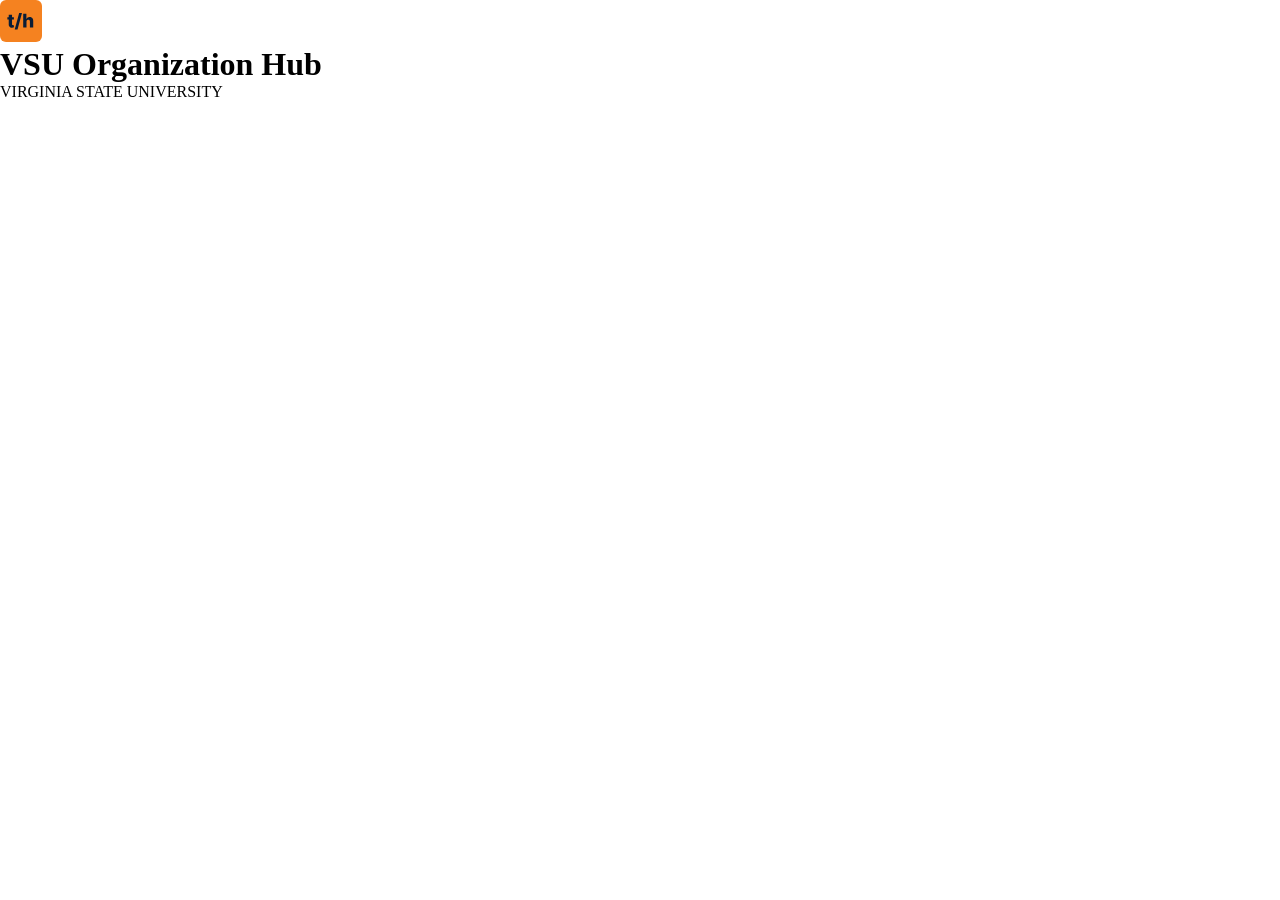
==== home.html @ 9adb1e20 "completedleft side of navigation bar" ====
<!DOCTYPE html>
<html lang="en">
<head>
    <meta charset="UTF-8">
    <meta name="viewport" content="width=device-width, initial-scale=1.0">
    <title>Document</title>
        <link rel="stylesheet" href="style.css">

</head>
<body>
    <div class="nav-wrapper">
        <div class="nav-container">
            <div class="left-side-container">
                <div class="logo">
                    <img src="Hub monogram.svg" alt="">
                </div>
                <div class="title-and-university">
                    <h1>VSU Organization Hub</h1>
                    <p>VIRGINIA STATE UNIVERSITY</p>
                </div>
            </div>
        </div>
    </div>    
</body>
</html>
---- style.css ----
* { 
    margin: 0;
    padding: 0;
    box-sizing:border-box;
}

.nav-wrapper { 
    width:100%;
   
}
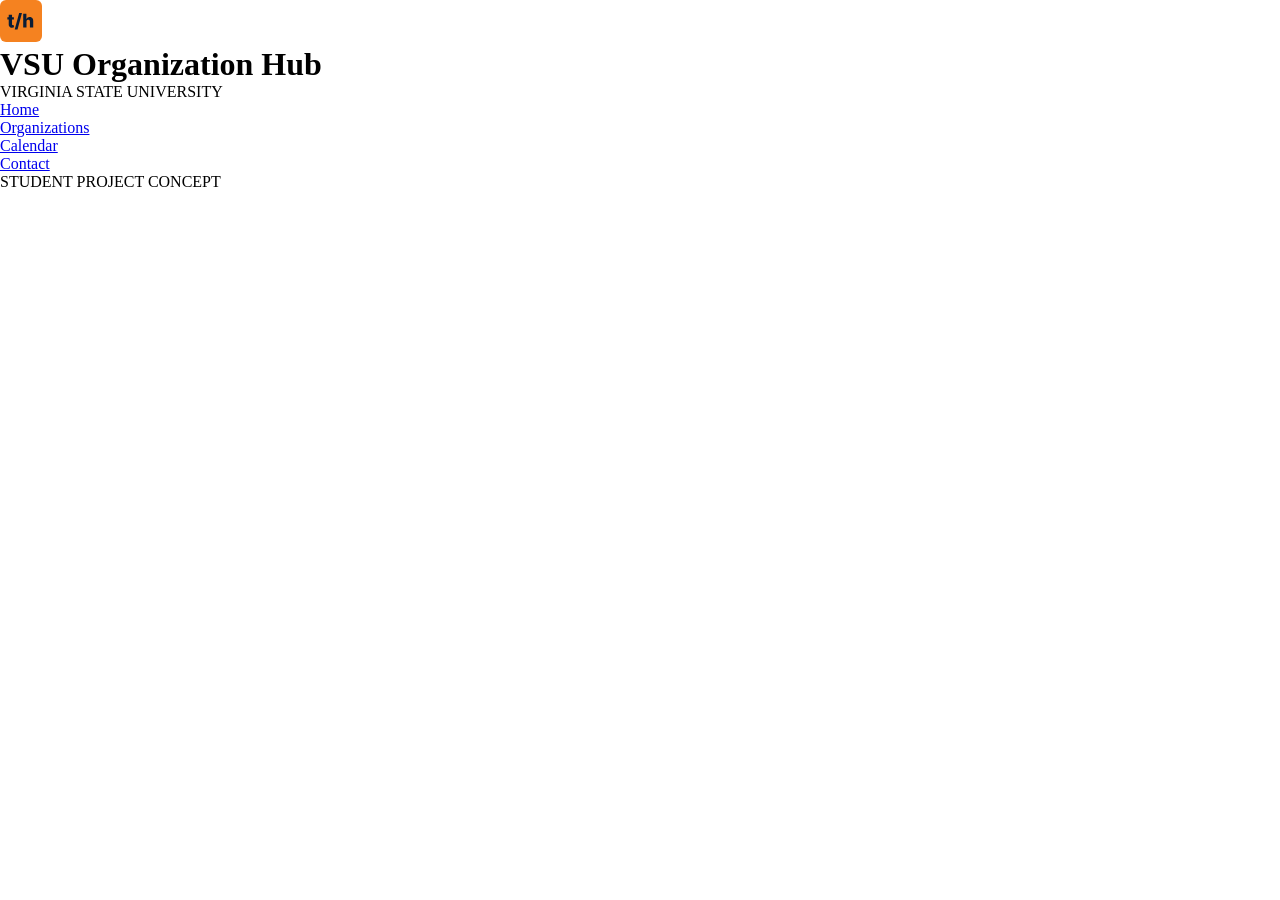
==== commit bb724c1c: "finished middle portion of navigation bar" ====
--- a/home.html
+++ b/home.html
@@ -10,7 +10,7 @@
 <body>
     <div class="nav-wrapper">
         <div class="nav-container">
-            <div class="left-side-container">
+            <div class="left-side-nav-container">
                 <div class="logo">
                     <img src="Hub monogram.svg" alt="">
                 </div>
@@ -19,6 +19,21 @@
                     <p>VIRGINIA STATE UNIVERSITY</p>
                 </div>
             </div>
+            <div class="middle-side-nav-container">
+                <ul>
+                    <li><a href="#">Home</a></li>
+                    <li><a href="organizations.html">Organizations</a></li>
+                    <li><a href="#">Calendar</a></li>
+                    <li><a href="#">Contact</a></li>
+                </ul>
+            </div>
+            <div class="right-side-nav-container">
+                <div class="concept">
+                    <p>STUDENT PROJECT CONCEPT</p>
+                </div>
+                
+            </div>
+            
         </div>
     </div>    
 </body>
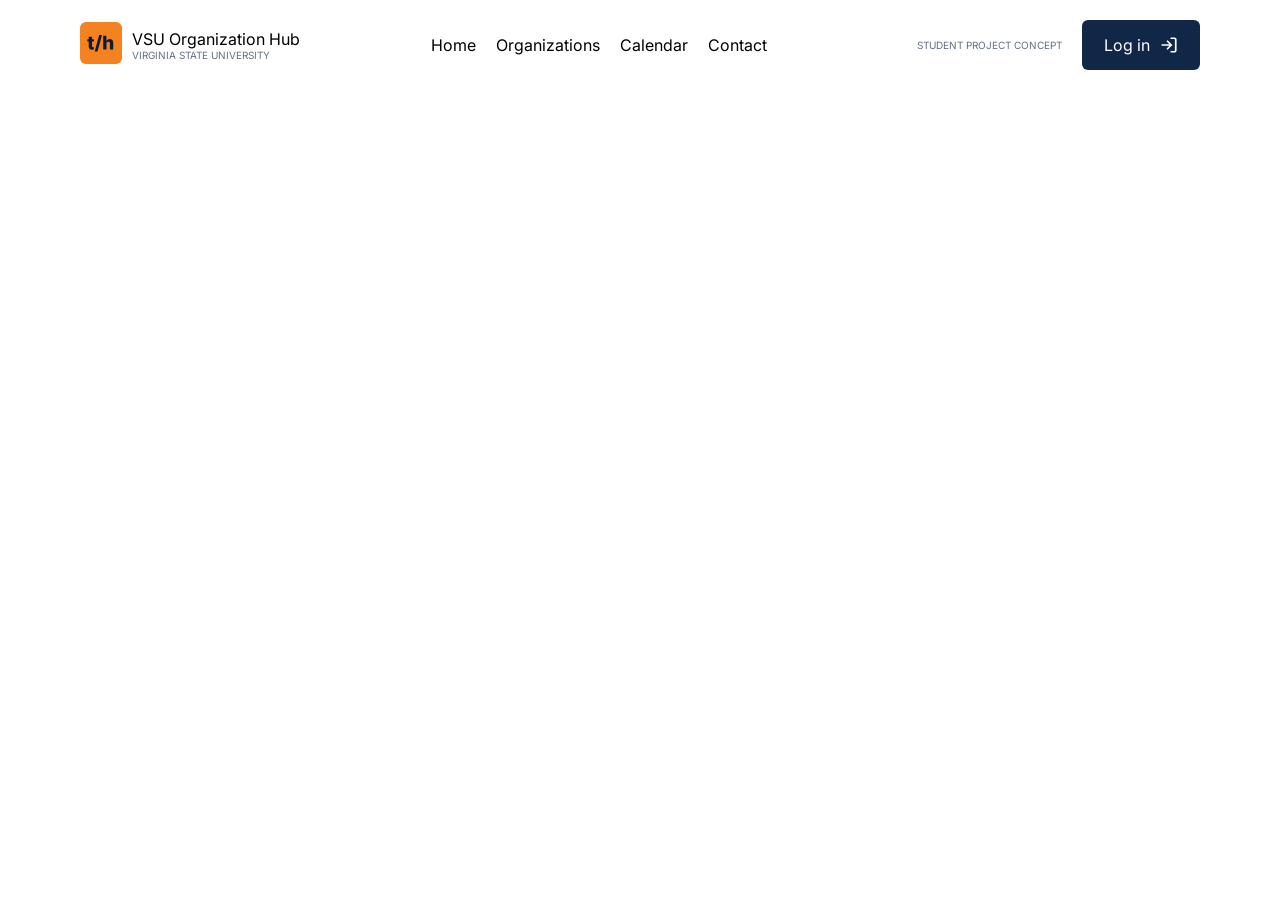
==== commit 078508d2: "finalized navigation bar styling" ====
--- a/home.html
+++ b/home.html
@@ -12,11 +12,11 @@
         <div class="nav-container">
             <div class="left-side-nav-container">
                 <div class="logo">
-                    <img src="Hub monogram.svg" alt="">
+                    <img src="Hub monogram.svg" id="tech-hub-logo" alt="">
                 </div>
                 <div class="title-and-university">
-                    <h1>VSU Organization Hub</h1>
-                    <p>VIRGINIA STATE UNIVERSITY</p>
+                    <p>VSU Organization Hub</p>
+                    <p id="p-university-name">VIRGINIA STATE UNIVERSITY</p>
                 </div>
             </div>
             <div class="middle-side-nav-container">
@@ -31,7 +31,10 @@
                 <div class="concept">
                     <p>STUDENT PROJECT CONCEPT</p>
                 </div>
-                
+                <div class="authorize-button">
+                    <p>Log in</p>
+                    <img src="log-in.svg" alt="">
+                </div>
             </div>
             
         </div>
--- a/style.css
+++ b/style.css
@@ -1,3 +1,5 @@
+@import url('https://fonts.googleapis.com/css2?family=Inter:wght@100..900&display=swap');
+
 * { 
     margin: 0;
     padding: 0;
@@ -6,5 +8,79 @@
 
 .nav-wrapper { 
     width:100%;
-   
-}+   background:white;
+
+}
+
+body { 
+    font-family: 'Inter', sans-serif;
+}
+
+.nav-container { 
+    padding:20px 80px;
+    display:flex;
+    justify-content:space-between;
+    align-items:center;
+}
+
+.left-side-nav-container { 
+    display:flex;
+    align-items:center;
+}
+
+.left-side-nav-container h1 { 
+    font-size:20px;
+    color:black;
+}
+
+#tech-hub-logo { 
+    margin-right:10px;
+}
+
+#p-university-name { 
+    font-size:10px;
+    color:#637083;
+}
+
+.middle-side-nav-container ul { 
+    display:flex;
+
+}
+
+.middle-side-nav-container ul li { 
+    margin-right:20px;
+    list-style:none;
+}
+
+.middle-side-nav-container ul li a { 
+    text-decoration:none;
+    color:black;
+}
+
+.right-side-nav-container { 
+    display:flex;
+    align-items:center;
+    gap:20px;
+}
+
+.right-side-nav-container .concept p { 
+    font-size:10px;
+    color:#637083;
+}
+
+.authorize-button { 
+    display:flex;
+    justify-content:center;
+    align-items:center;
+    border-radius:6px;
+    padding:15px 22px;
+    background:#102747;
+    cursor:pointer;
+
+}
+
+.authorize-button p { 
+    color:white;
+    margin-right:10px;
+}
+
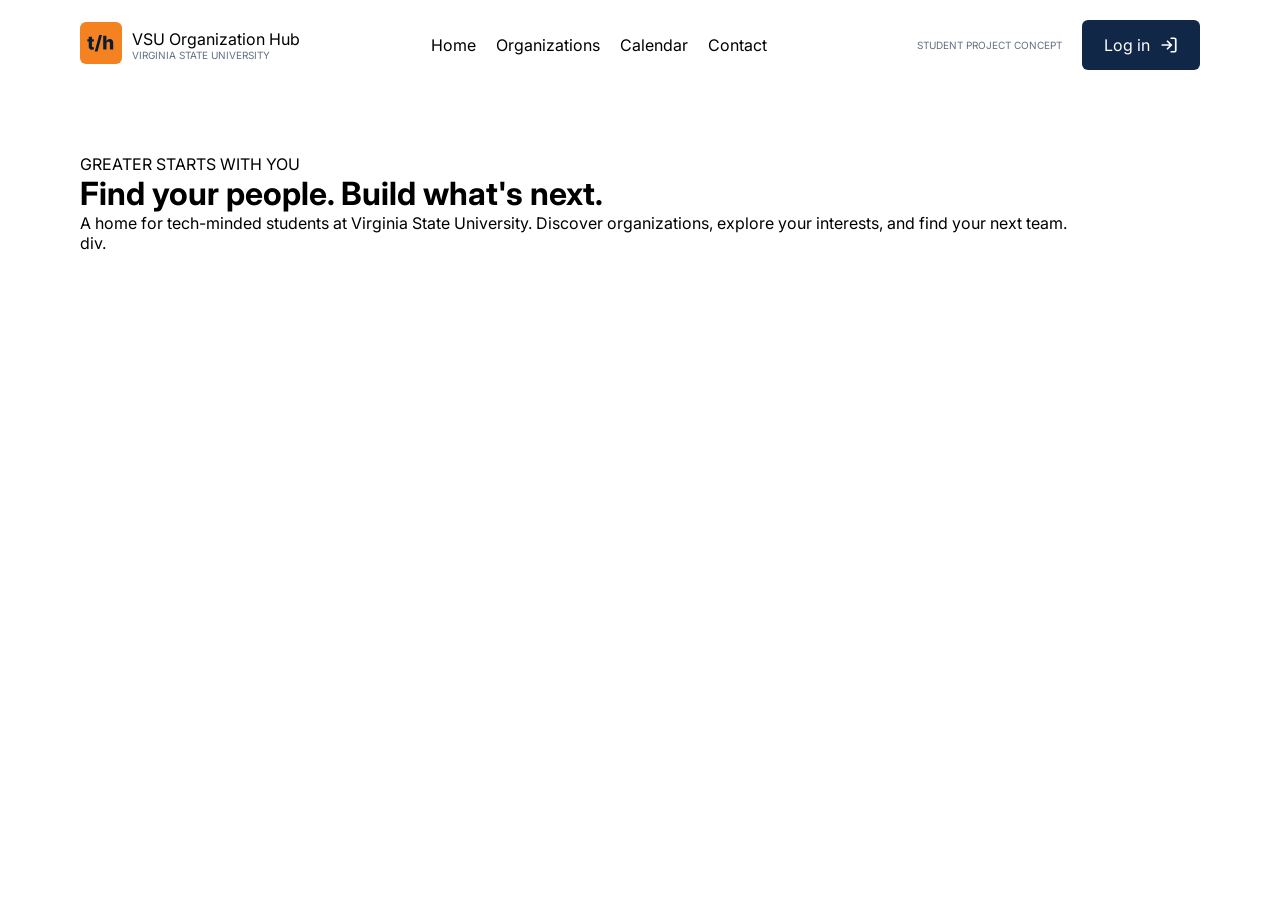
==== commit 6d7d2463: "added left side of hero-section" ====
--- a/home.html
+++ b/home.html
@@ -38,6 +38,25 @@
             </div>
             
         </div>
-    </div>    
+    </div>  
+    <div class="hero-wrapper">
+        <div class="hero-container">
+            <div class="hero-left-side">
+                <p id="hero-left-side-header">
+                    GREATER STARTS WITH YOU
+                </p>
+                <h1 id="hero-left-side-title">
+                    Find your people. Build what's next.
+                </h1>
+                <p id="hero-left-side-paragraph-text">
+                    A home for tech-minded students at 
+                    Virginia State University. Discover 
+                    organizations, explore your interests, 
+                    and find your next team.
+                </p>
+            </div>
+            div.
+        </div>
+    </div>  
 </body>
 </html>
--- a/style.css
+++ b/style.css
@@ -5,6 +5,8 @@
     padding: 0;
     box-sizing:border-box;
 }
+
+/* NAVIGATION BAR STYLING */
 
 .nav-wrapper { 
     width:100%;
@@ -84,3 +86,11 @@
     margin-right:10px;
 }
 
+/* HERO SECTION */
+
+.hero-wrapper { 
+   width:100%;
+   padding:64px 80px 48px 80px; 
+   
+}
+
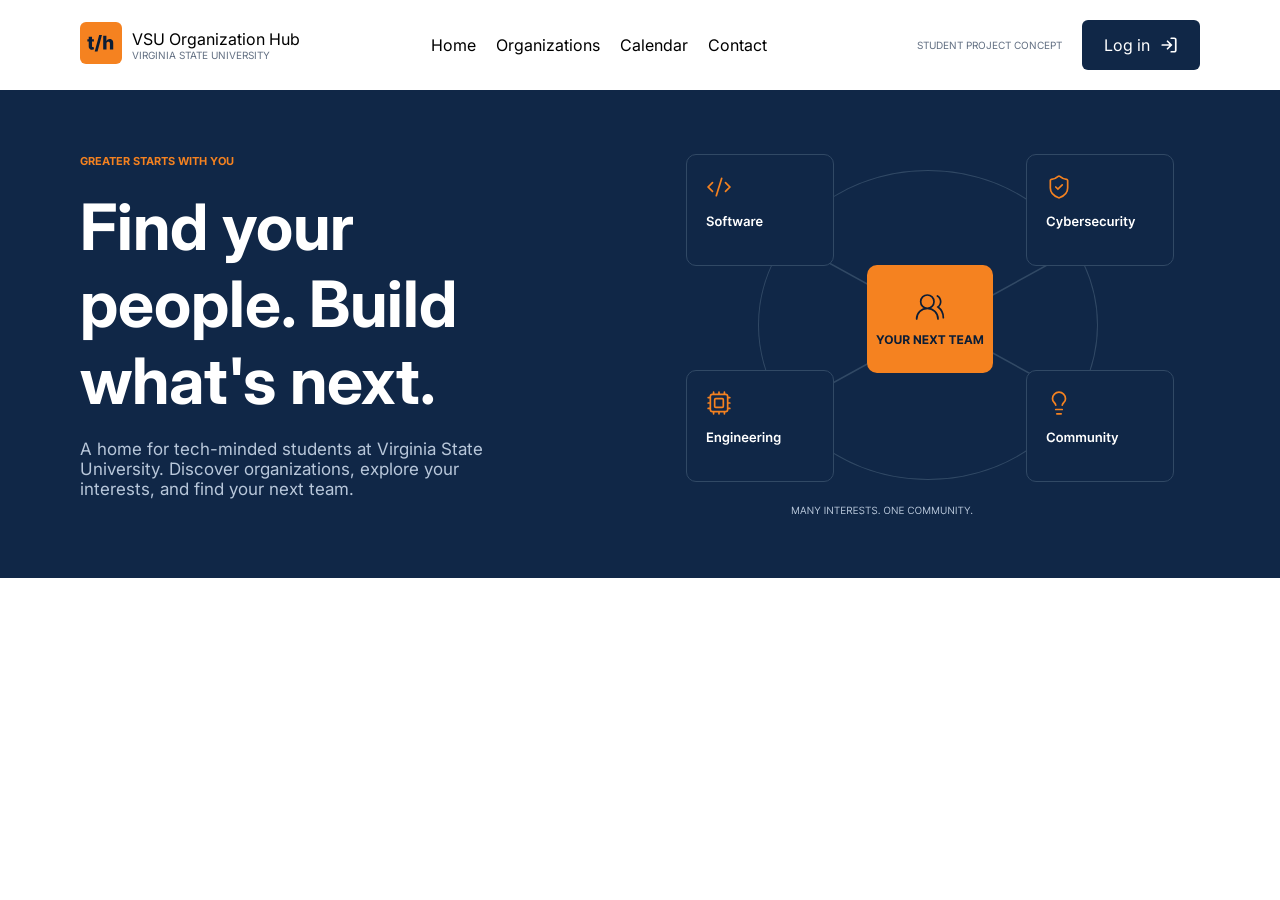
==== commit 069c319a: "finalized hero section" ====
--- a/home.html
+++ b/home.html
@@ -55,7 +55,10 @@
                     and find your next team.
                 </p>
             </div>
-            div.
+            <div class="hero-right-side">
+                <img src="connected-illustrations.svg" alt="">
+            </div>
+            
         </div>
     </div>  
 </body>
--- a/style.css
+++ b/style.css
@@ -91,6 +91,39 @@
 .hero-wrapper { 
    width:100%;
    padding:64px 80px 48px 80px; 
+   background:#102747;
    
 }
 
+.hero-container { 
+    display:flex;
+    justify-content:space-between;
+}
+
+.hero-left-side { 
+    display:flex;
+    flex-direction:column;
+    
+}
+
+#hero-left-side-header { 
+    font-size:11px;
+    font-weight:700;
+    color:#F58220;
+    margin-bottom:20px;
+}
+
+#hero-left-side-title { 
+    font-size:64px;
+    font-weight:700;
+    color:white;
+    margin-bottom:20px;
+    width:70%;
+}
+
+#hero-left-side-paragraph-text { 
+    font-size:17px;
+    font-weight:400;
+    color:#B8C7DA;
+    width:70%;
+}
